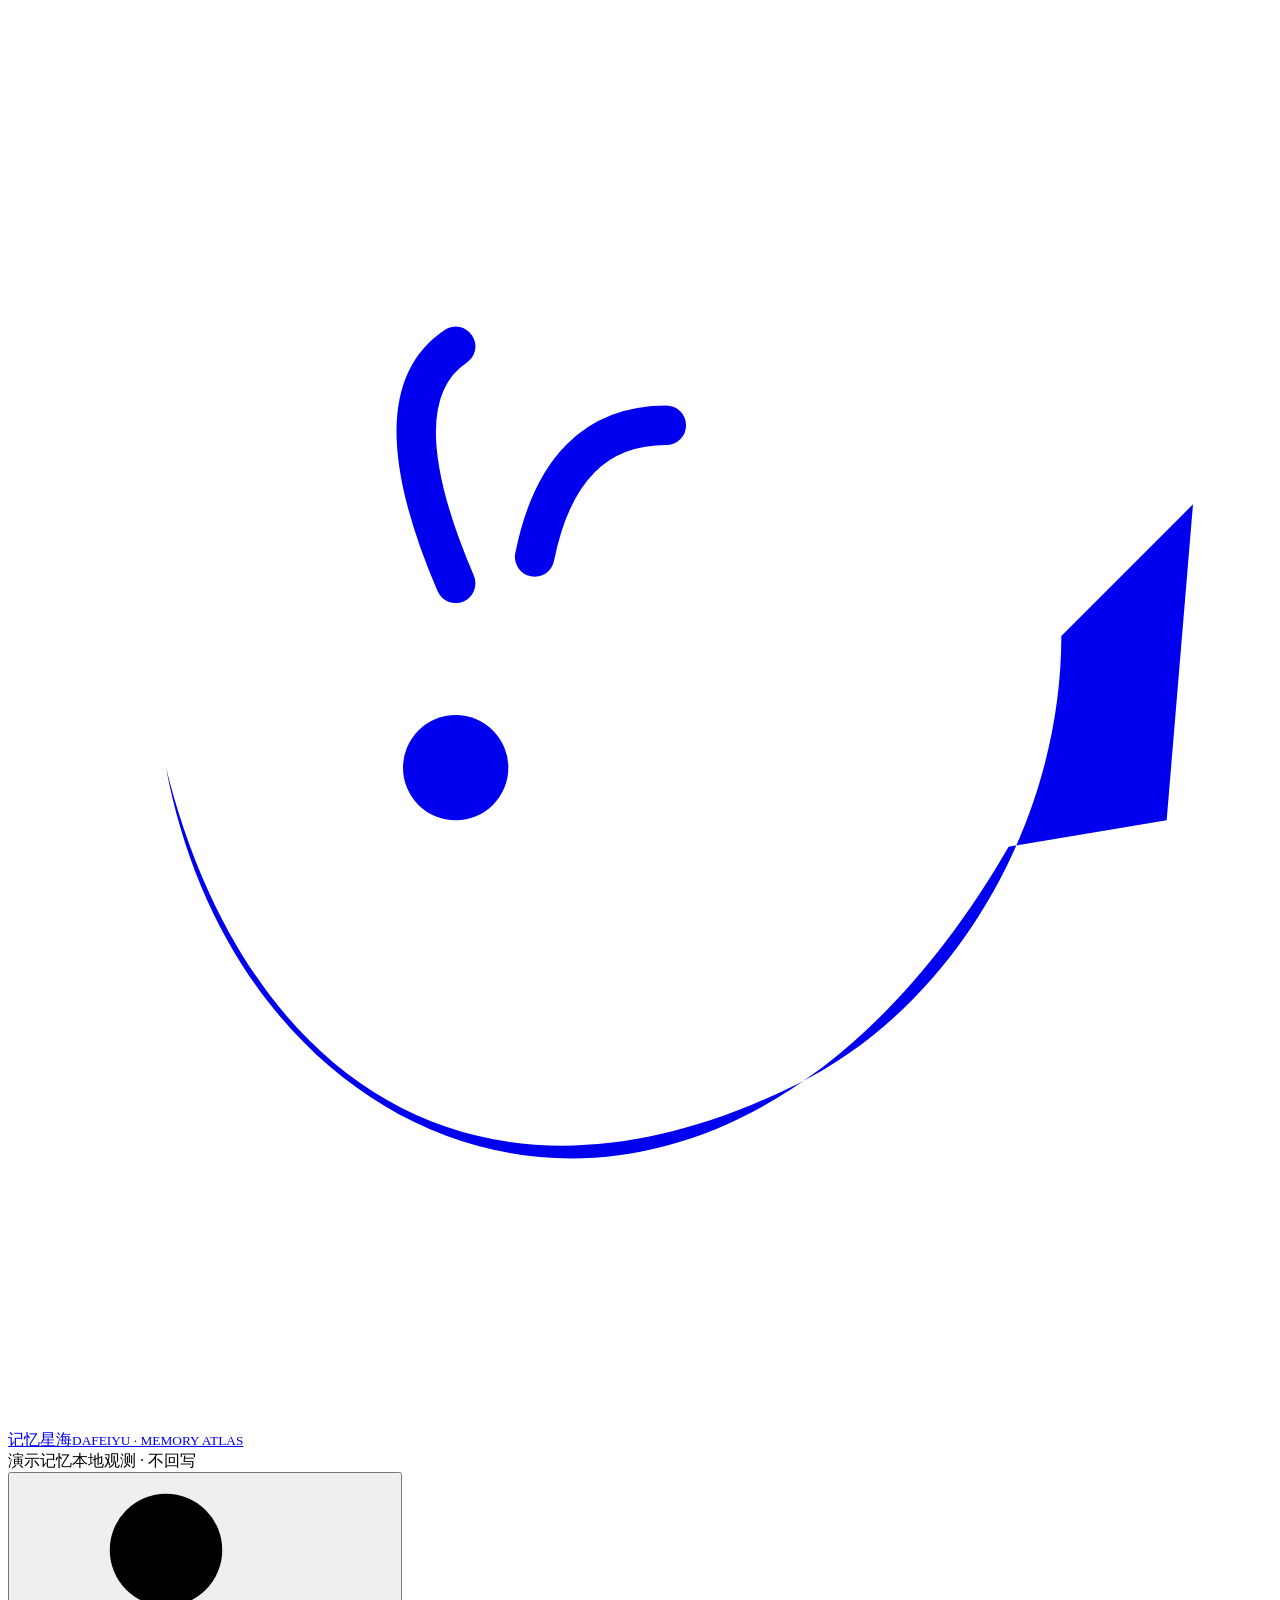
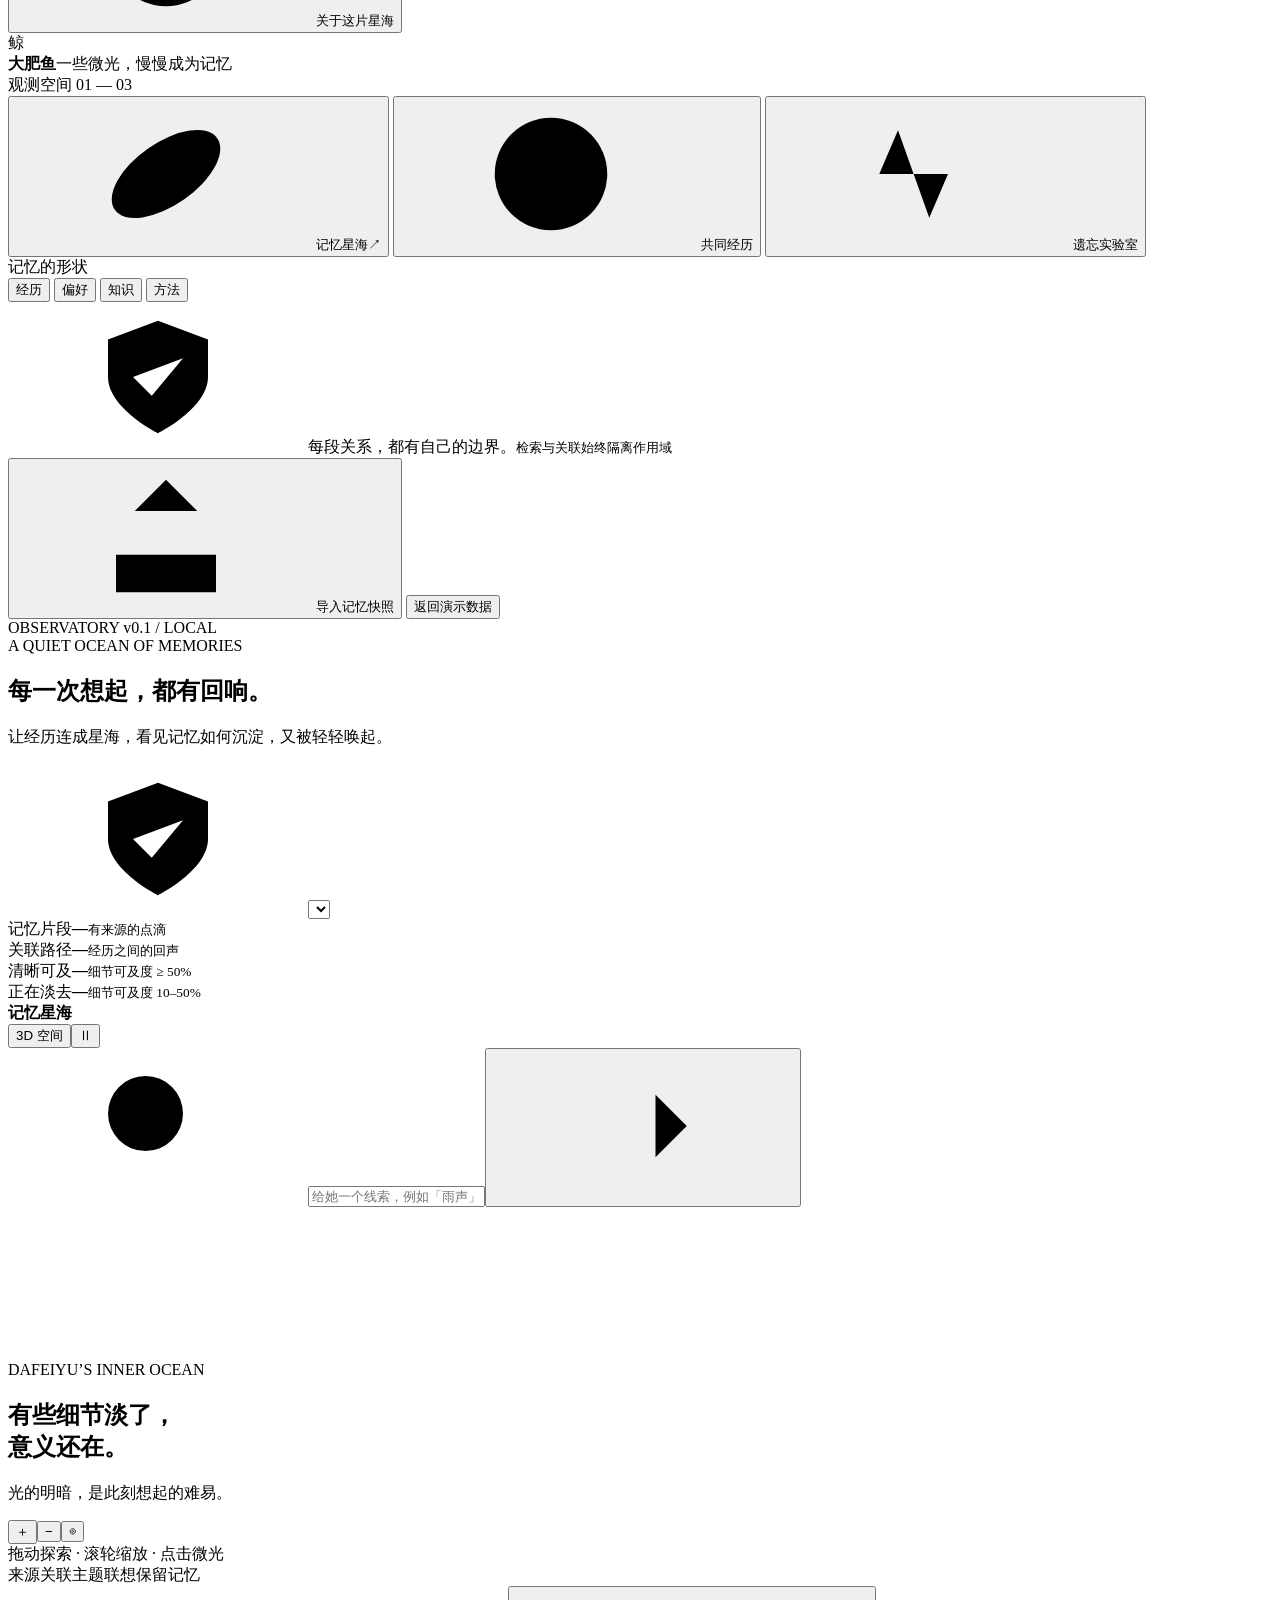
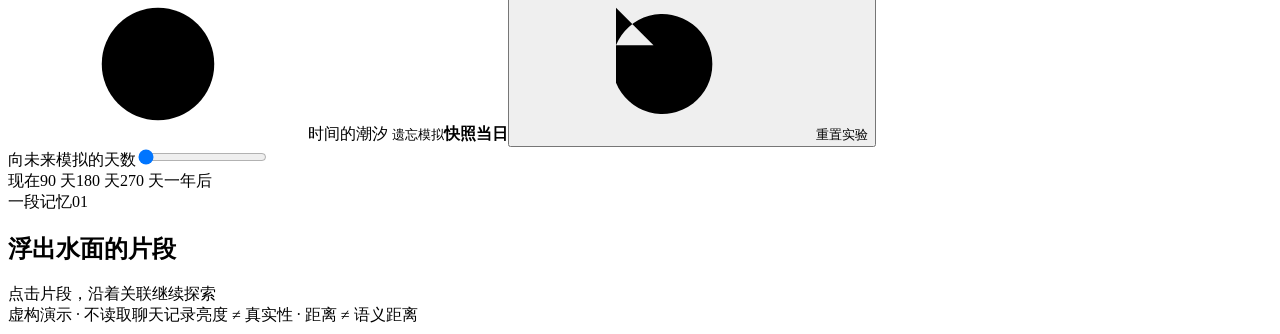
==== deploy/memory_observatory/static/index.html @ 11846760 "feat(memory): add local memory atlas and forgetting experiments" ====
<!doctype html>
<html lang="zh-CN">
<head>
  <meta charset="utf-8"><meta name="viewport" content="width=device-width,initial-scale=1">
  <meta name="theme-color" content="#07141d">
  <title>记忆星海 · 大肥鱼</title>
  <link rel="icon" href="data:image/svg+xml,%3Csvg xmlns='http://www.w3.org/2000/svg' viewBox='0 0 64 64'%3E%3Crect width='64' height='64' rx='18' fill='%230a2635'/%3E%3Cpath d='M12 32q8 18 27 8 8-4 10-15l6-4-1 12-7 1Q32 60 12 32' fill='%2384e5df'/%3E%3Ccircle cx='24' cy='31' r='2' fill='%2384e5df'/%3E%3C/svg%3E">
  <link rel="stylesheet" href="/style.css">
  <script type="module" src="/app.js"></script>
</head>
<body>
<svg class="symbol-library" aria-hidden="true" xmlns="http://www.w3.org/2000/svg"><defs>
  <symbol id="i-orbit" viewBox="0 0 24 24"><circle cx="12" cy="12" r="3"/><ellipse cx="12" cy="12" rx="10" ry="5" transform="rotate(-35 12 12)"/></symbol>
  <symbol id="i-clock" viewBox="0 0 24 24"><circle cx="12" cy="12" r="9"/><path d="M12 7v5l3 2"/></symbol>
  <symbol id="i-wave" viewBox="0 0 24 24"><path d="M2 12h3l3-7 5 14 3-7h6"/></symbol>
  <symbol id="i-search" viewBox="0 0 24 24"><circle cx="10" cy="10" r="6"/><path d="m15 15 5 5"/></symbol>
  <symbol id="i-arrow" viewBox="0 0 24 24"><path d="M5 12h14m-5-5 5 5-5 5"/></symbol>
  <symbol id="i-upload" viewBox="0 0 24 24"><path d="M12 16V3m-5 5 5-5 5 5M4 15v6h16v-6"/></symbol>
  <symbol id="i-reset" viewBox="0 0 24 24"><path d="M4 9a8 8 0 1 1 0 6M4 3v6h6"/></symbol>
  <symbol id="i-spark" viewBox="0 0 24 24"><path d="m12 2 3 7 7 3-7 3-3 7-3-7-7-3 7-3Z"/></symbol>
  <symbol id="i-pin" viewBox="0 0 24 24"><path d="m9 3 10 10-3 1-3 4-3-4-4-3 4-3ZM9 15l-6 6"/></symbol>
  <symbol id="i-shield" viewBox="0 0 24 24"><path d="m12 3 8 3v6c0 5-8 9-8 9s-8-4-8-9V6ZM8 12l3 3 5-6"/></symbol>
  <symbol id="i-info" viewBox="0 0 24 24"><circle cx="12" cy="12" r="9"/><path d="M12 11v6m0-11v2"/></symbol>
</defs></svg>
<header class="topbar">
  <a class="brand" href="/" aria-label="记忆星海首页"><span class="brand-mark"><svg viewBox="0 0 48 48" aria-hidden="true"><path d="M6 23c3 12 12 18 24 12 6-3 10-10 10-17l5-5-1 12-6 1C27 45 9 39 6 23Z" fill="currentColor"/><circle cx="17" cy="23" r="2" fill="currentColor"/><path d="M17 16q-3-7 0-9m3 8q1-5 5-5" fill="none" stroke="currentColor" stroke-width="1.5" stroke-linecap="round"/></svg></span><span>记忆星海<small>DAFEIYU · MEMORY ATLAS</small></span></a>
  <div class="header-center"><span class="status-dot"></span><span id="dataset-badge">演示记忆</span><span class="header-divider"></span><span>本地观测 · 不回写</span></div>
  <button class="quiet-button" id="about-button"><svg class="icon"><use href="#i-info"/></svg><span>关于这片星海</span></button>
</header>
<div class="shell">
  <aside class="sidebar">
    <div class="companion"><div class="companion-orb">鲸</div><div><strong>大肥鱼</strong><span>一些微光，慢慢成为记忆</span></div></div>
    <div class="nav-label">观测空间 <span>01 — 03</span></div>
    <nav aria-label="观测视图">
      <button class="nav-item active" data-view="atlas" aria-pressed="true"><svg class="icon"><use href="#i-orbit"/></svg>记忆星海<span class="nav-arrow">↗</span></button>
      <button class="nav-item" data-view="timeline" aria-pressed="false"><svg class="icon"><use href="#i-clock"/></svg>共同经历</button>
      <button class="nav-item" data-view="lab" aria-pressed="false"><svg class="icon"><use href="#i-wave"/></svg>遗忘实验室</button>
    </nav>
    <div class="sidebar-section"><div class="nav-label">记忆的形状</div><div id="kind-filters" class="kind-filters">
      <button data-kind="episode" class="kind-filter" aria-pressed="true"><i class="dot episode"></i>经历<span></span></button>
      <button data-kind="preference" class="kind-filter" aria-pressed="true"><i class="dot preference"></i>偏好<span></span></button>
      <button data-kind="knowledge" class="kind-filter" aria-pressed="true"><i class="dot knowledge"></i>知识<span></span></button>
      <button data-kind="method" class="kind-filter" aria-pressed="true"><i class="dot method"></i>方法<span></span></button>
    </div></div>
    <div class="sidebar-bottom"><div class="scope-note"><svg class="icon"><use href="#i-shield"/></svg><span>每段关系，都有自己的边界。<small>检索与关联始终隔离作用域</small></span></div>
      <button id="import-button" class="outline-button"><svg class="icon"><use href="#i-upload"/></svg>导入记忆快照</button>
      <button id="reset-dataset" class="text-button">返回演示数据</button>
      <div class="version">OBSERVATORY <span>v0.1 / LOCAL</span></div>
    </div>
  </aside>
  <main>
    <section class="page-heading"><div><div class="eyebrow">A QUIET OCEAN OF MEMORIES</div><h1 id="page-title">每一次想起，都有回响<span>。</span></h1><p id="page-description">让经历连成星海，看见记忆如何沉淀，又被轻轻唤起。</p></div><label class="scope-control"><svg class="icon"><use href="#i-shield"/></svg><select id="scope" aria-label="记忆作用域"></select></label></section>
    <section class="metrics" aria-label="当前作用域记忆统计">
      <div><span>记忆片段</span><strong id="count-total">—</strong><small>有来源的点滴</small></div>
      <div><span>关联路径</span><strong id="count-connections">—</strong><small>经历之间的回声</small></div>
      <div><span><i class="dot episode"></i>清晰可及</span><strong id="count-clear">—</strong><small>细节可及度 ≥ 50%</small></div>
      <div><span><i class="dot knowledge"></i>正在淡去</span><strong id="count-fading">—</strong><small>细节可及度 10–50%</small></div>
    </section>
    <div class="workspace">
      <section class="ocean-panel" aria-label="记忆可视化">
        <div class="ocean-toolbar"><div class="ocean-title"><span class="status-dot"></span><strong id="view-label">记忆星海</strong><span id="scope-count"></span></div><div class="view-options"><button id="dimension" class="chip" aria-label="切换二维阅读视图">3D 空间</button><button id="motion" class="icon-button" aria-label="暂停星海动画" title="暂停星海动画">Ⅱ</button></div></div>
        <form id="search-form" class="search"><svg class="icon"><use href="#i-search"/></svg><input id="query" placeholder="给她一个线索，例如「雨声」…" maxlength="200" aria-label="记忆召回线索"><button type="submit" aria-label="唤起相关记忆"><svg class="icon"><use href="#i-arrow"/></svg></button></form>
        <div id="graph-stage" class="graph-stage"><canvas id="constellation" aria-label="可拖动、缩放的记忆星图；使用下方记忆列表选择节点"></canvas>
          <div class="stage-caption"><span>DAFEIYU’S INNER OCEAN</span><h2>有些细节淡了，<br>意义还在。</h2><p>光的明暗，是此刻想起的难易。</p></div>
          <div class="graph-controls"><button id="zoom-in" aria-label="放大星图">＋</button><button id="zoom-out" aria-label="缩小星图">−</button><button id="recenter" aria-label="重置星图视角">⌾</button></div>
          <div id="graph-tooltip" role="tooltip" hidden></div>
          <div class="graph-guide">拖动探索 · 滚轮缩放 · 点击微光</div>
          <div class="graph-legend"><span><i class="legend-line"></i>来源关联</span><span><i class="legend-line dashed"></i>主题联想</span><span><i class="legend-ring"></i>保留记忆</span></div>
        </div>
        <div id="timeline-view" class="alternate-view" hidden><div class="section-kicker">MOMENTS THAT STAY</div><h2>时间走过，留下这些。</h2><p>按记忆创建时间排列。点击片段，看看细节与意义如何变化。</p><div id="timeline-list"></div></div>
        <div id="lab-view" class="alternate-view" hidden><div class="section-kicker">THE ART OF LETTING GO</div><h2>遗忘，也有温柔的秩序。</h2><p>移动下方时间轴，观察整个星海。选中一段记忆，可以单独模拟巩固与保留。</p><div class="lab-cards"><article><span>01 / 时间</span><h3>细节先淡，意义后留</h3><p>同一片段有两条曲线。意义的模拟半衰期是细节的 3 倍。</p></article><article><span>02 / 巩固</span><h3>有意义地再次想起</h3><p>一次模拟巩固把稳定度乘以 1.6。浏览与模型复述不会自动强化记忆。</p></article><article><span>03 / 边界</span><h3>熟悉，不等于真实</h3><p>可及度会变化，可信度保持独立。关联线也不代表因果或事实证明。</p></article></div><div class="lab-summary" id="lab-summary"></div><div class="lab-footnote">这些曲线是可调的工程模型，不是对人脑神经元的测量。当前实验不修改任何真实记忆。</div></div>
        <div id="recall-trace" class="recall-trace" hidden><div class="trace-heading"><span><svg class="icon"><use href="#i-spark"/></svg>这次想起的路径</span><button id="clear-query" class="text-button">清除线索 ×</button></div><p>关键词匹配 + 一跳关联演示；不是模型内部思维。</p><div id="trace-list"></div></div>
        <div class="time-control"><div class="time-heading"><span><svg class="icon"><use href="#i-clock"/></svg>时间的潮汐 <small>遗忘模拟</small></span><strong id="day-label">快照当日</strong><button id="reset-simulation" class="text-button" title="清除时间偏移、模拟巩固和模拟保留"><svg class="icon"><use href="#i-reset"/></svg>重置实验</button></div><label class="sr-only" for="days">向未来模拟的天数</label><input id="days" type="range" min="0" max="365" value="0" step="1"><div class="time-ticks"><span>现在</span><span>90 天</span><span>180 天</span><span>270 天</span><span>一年后</span></div></div>
      </section>
      <aside class="inspector" aria-label="选中的记忆"><div class="inspector-heading"><span>一段记忆</span><span id="memory-index">01</span></div><div id="memory-detail"></div></aside>
    </div>
    <section class="memory-shelf"><div class="shelf-heading"><h2>浮出水面的片段 <span id="shelf-count"></span></h2><span>点击片段，沿着关联继续探索</span></div><div id="memory-list" class="memory-list"></div></section>
    <footer><span><i class="status-dot"></i><span id="footer-mode">虚构演示 · 不读取聊天记录</span></span><span id="snapshot-date"></span><span>亮度 ≠ 真实性 · 距离 ≠ 语义距离</span></footer>
  </main>
</div>
<dialog id="info-dialog"><button class="dialog-close" aria-label="关闭">×</button><div class="eyebrow">ABOUT THIS OCEAN</div><h2>让记忆可见，也让边界清楚。</h2><p>这是一座本地记忆观测台。光点代表有来源的记忆片段，连线代表来源标注或共同主题。它不展示模型的真实神经元。</p><dl class="about-grid"><dt>大小</dt><dd>记录中的重要程度</dd><dt>亮度</dt><dd>工程模型估计的细节可及度</dd><dt>虚线</dt><dd>共同主题推导的联想，不是事实</dd><dt>光环</dt><dd>当前选中或被本次检索唤起</dd><dt>固定圆环</dt><dd>原记录保留或实验中的模拟保留</dd></dl><p>当前未连接 LivingMemory。所有实验只作用于内存快照，浏览不增加访问计数，不巩固、不删除原记忆。页面刷新会清空实验；服务重启会清空导入。</p><p class="muted">半衰期是演示参数，可信度由来源提供，不随“想起次数”增长。此版本的召回是可解释的关键词与关联检索，未使用向量模型。</p><button class="primary-button dialog-dismiss">回到星海 <span>↗</span></button></dialog>
<dialog id="import-dialog"><button class="dialog-close" aria-label="关闭">×</button><div class="eyebrow">BRING YOUR OWN MEMORIES</div><h2>把一份记忆，带进星海。</h2><p>选择本机 JSON 快照，数据只进入此本地进程的内存。导入会替换当前观测数据，保留原文件。</p><div class="import-note">格式：<code>memory-observatory/v1</code><br>最多 500 条 / 4 MB，必须包含明确作用域。<br>LivingMemory 原始导出需要先按 README 映射字段。</div><a href="/api/example" download="memory-observatory-example.json" class="download-example">下载示例格式 ↗</a><label class="upload-area" for="import-file"><svg class="icon"><use href="#i-upload"/></svg><strong>选择 JSON 快照</strong><span>文件仅发送到 127.0.0.1</span><input id="import-file" type="file" accept=".json,application/json"></label><p id="import-error" role="alert"></p></dialog>
<div id="toast" role="status" aria-live="polite" hidden></div>
</body>
</html>
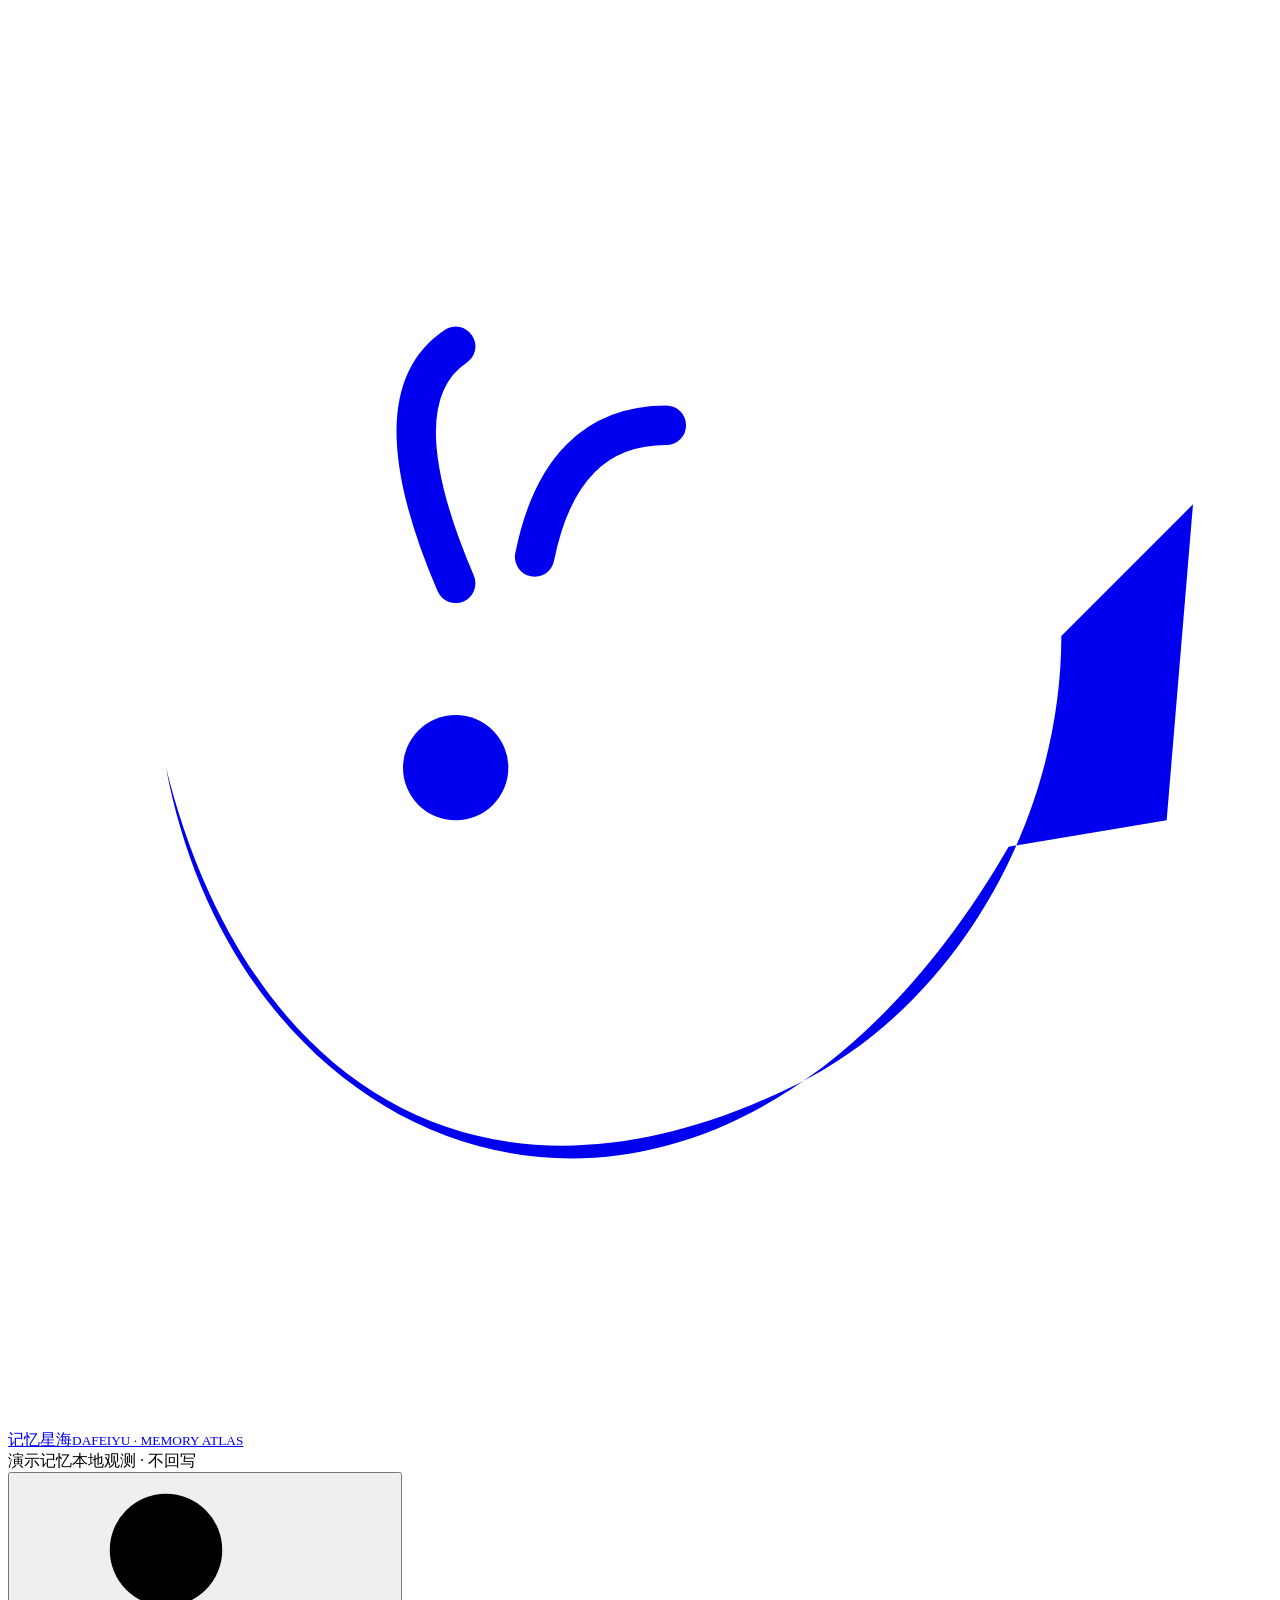
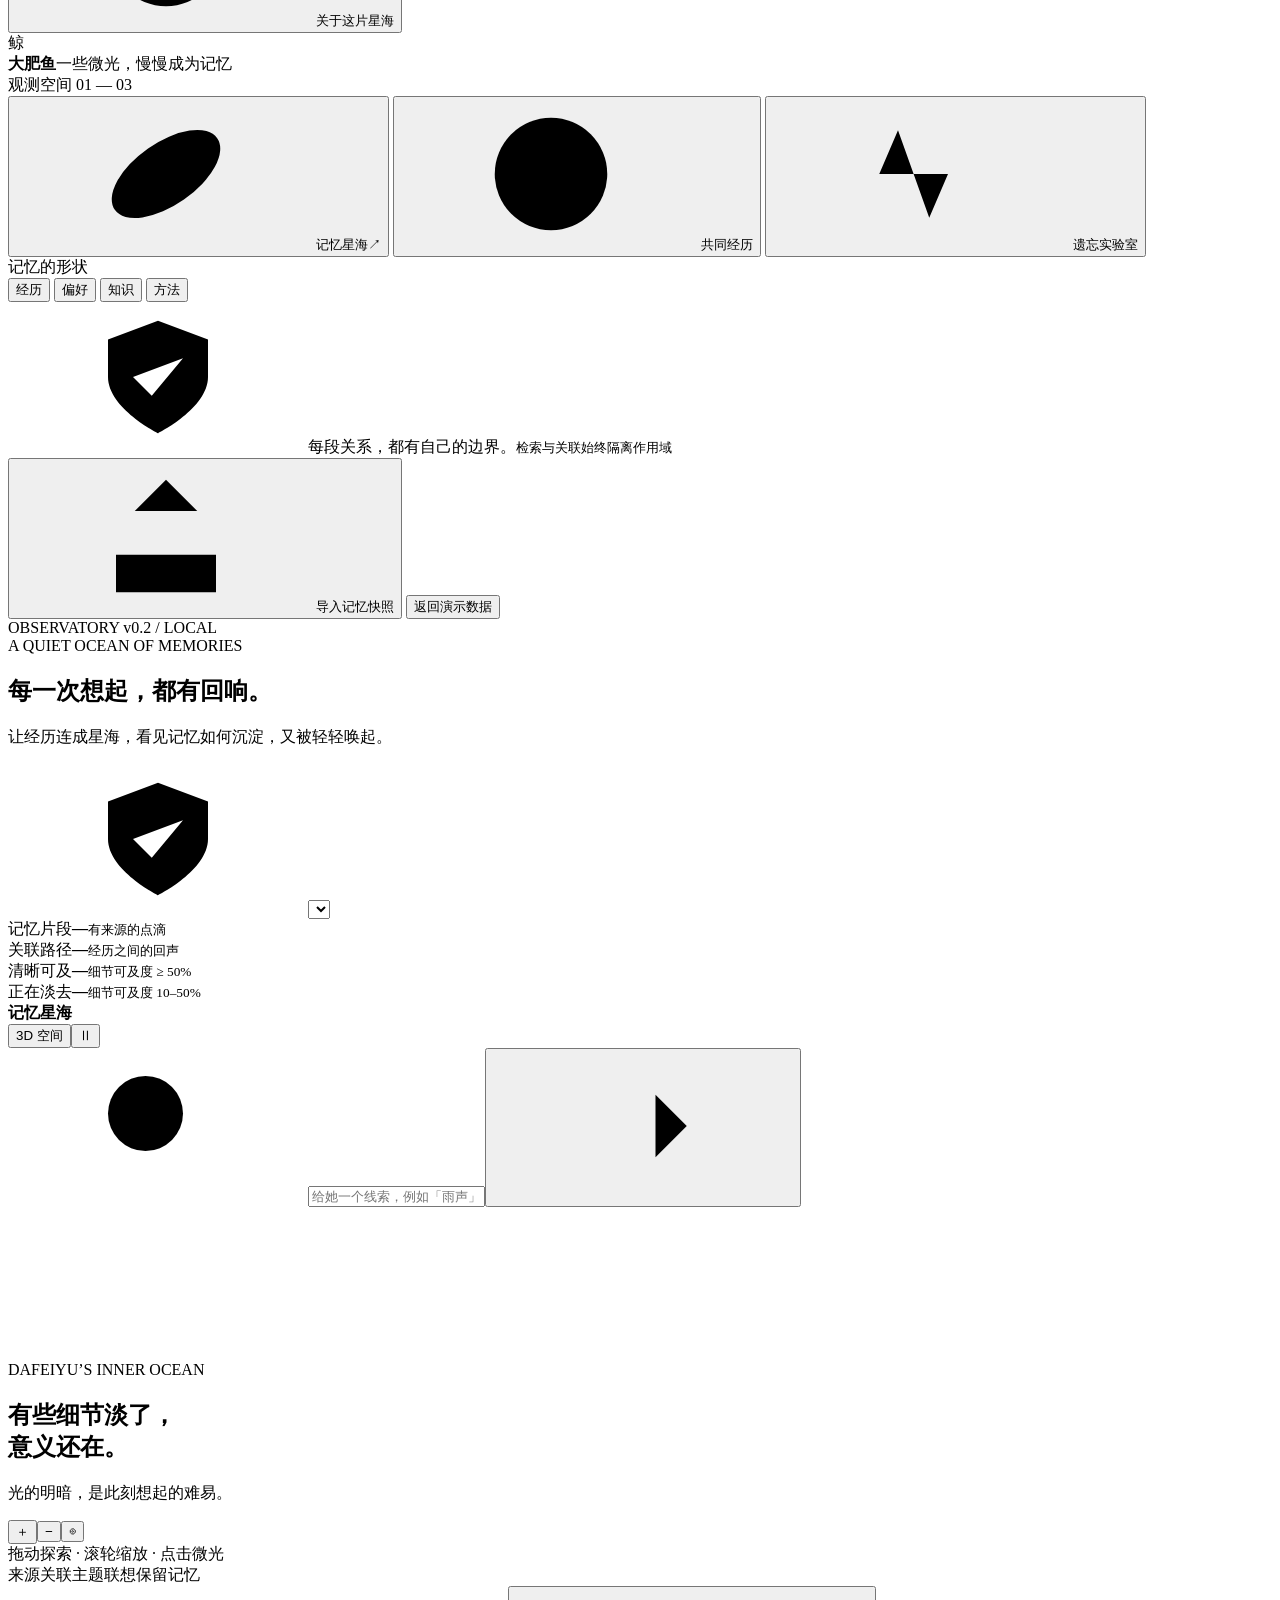
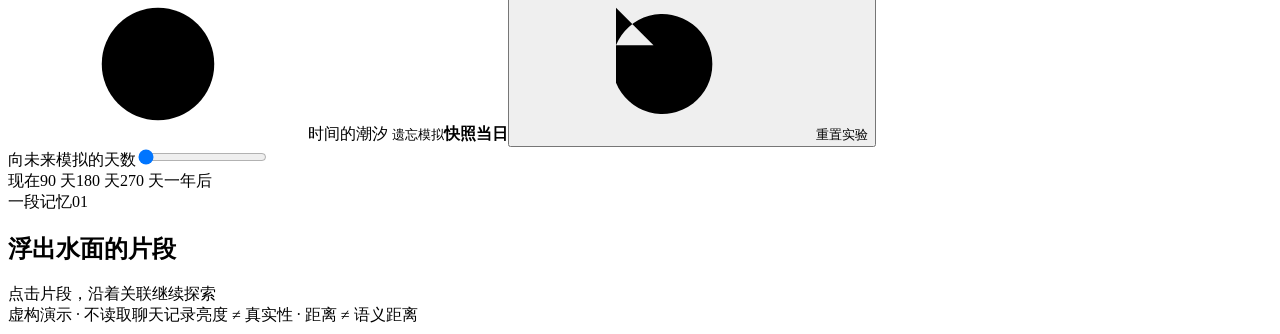
==== commit 1d095109: "feat(memory): connect observatory to read-only LivingMemory" ====
--- a/deploy/memory_observatory/static/index.html
+++ b/deploy/memory_observatory/static/index.html
@@ -45,7 +45,7 @@
     <div class="sidebar-bottom"><div class="scope-note"><svg class="icon"><use href="#i-shield"/></svg><span>每段关系，都有自己的边界。<small>检索与关联始终隔离作用域</small></span></div>
       <button id="import-button" class="outline-button"><svg class="icon"><use href="#i-upload"/></svg>导入记忆快照</button>
       <button id="reset-dataset" class="text-button">返回演示数据</button>
-      <div class="version">OBSERVATORY <span>v0.1 / LOCAL</span></div>
+      <div class="version">OBSERVATORY <span>v0.2 / LOCAL</span></div>
     </div>
   </aside>
   <main>
@@ -56,6 +56,7 @@
       <div><span><i class="dot episode"></i>清晰可及</span><strong id="count-clear">—</strong><small>细节可及度 ≥ 50%</small></div>
       <div><span><i class="dot knowledge"></i>正在淡去</span><strong id="count-fading">—</strong><small>细节可及度 10–50%</small></div>
     </section>
+    <section id="source-panel" class="source-panel" hidden aria-live="polite"><div><strong id="source-state"></strong><p id="source-detail"></p><small id="source-exclusions"></small><small id="source-sync-time"></small></div><button id="sync-livingmemory" class="outline-button">同步真实记忆</button></section>
     <div class="workspace">
       <section class="ocean-panel" aria-label="记忆可视化">
         <div class="ocean-toolbar"><div class="ocean-title"><span class="status-dot"></span><strong id="view-label">记忆星海</strong><span id="scope-count"></span></div><div class="view-options"><button id="dimension" class="chip" aria-label="切换二维阅读视图">3D 空间</button><button id="motion" class="icon-button" aria-label="暂停星海动画" title="暂停星海动画">Ⅱ</button></div></div>
@@ -78,7 +79,7 @@
     <footer><span><i class="status-dot"></i><span id="footer-mode">虚构演示 · 不读取聊天记录</span></span><span id="snapshot-date"></span><span>亮度 ≠ 真实性 · 距离 ≠ 语义距离</span></footer>
   </main>
 </div>
-<dialog id="info-dialog"><button class="dialog-close" aria-label="关闭">×</button><div class="eyebrow">ABOUT THIS OCEAN</div><h2>让记忆可见，也让边界清楚。</h2><p>这是一座本地记忆观测台。光点代表有来源的记忆片段，连线代表来源标注或共同主题。它不展示模型的真实神经元。</p><dl class="about-grid"><dt>大小</dt><dd>记录中的重要程度</dd><dt>亮度</dt><dd>工程模型估计的细节可及度</dd><dt>虚线</dt><dd>共同主题推导的联想，不是事实</dd><dt>光环</dt><dd>当前选中或被本次检索唤起</dd><dt>固定圆环</dt><dd>原记录保留或实验中的模拟保留</dd></dl><p>当前未连接 LivingMemory。所有实验只作用于内存快照，浏览不增加访问计数，不巩固、不删除原记忆。页面刷新会清空实验；服务重启会清空导入。</p><p class="muted">半衰期是演示参数，可信度由来源提供，不随“想起次数”增长。此版本的召回是可解释的关键词与关联检索，未使用向量模型。</p><button class="primary-button dialog-dismiss">回到星海 <span>↗</span></button></dialog>
+<dialog id="info-dialog"><button class="dialog-close" aria-label="关闭">×</button><div class="eyebrow">ABOUT THIS OCEAN</div><h2>让记忆可见，也让边界清楚。</h2><p>这是一座本地记忆观测台。光点代表有来源的记忆片段，连线代表来源标注或共同主题。它不展示模型的真实神经元。</p><dl class="about-grid"><dt>大小</dt><dd>记录中的重要程度</dd><dt>亮度</dt><dd>工程模型估计的细节可及度</dd><dt>虚线</dt><dd>共同主题推导的联想，不是事实</dd><dt>光环</dt><dd>当前选中或被本次检索唤起</dd><dt>固定圆环</dt><dd>原记录保留或实验中的模拟保留</dd></dl><p id="connection-about">当前未连接 LivingMemory。所有实验只作用于内存快照，浏览不增加访问计数，不巩固、不删除原记忆。页面刷新会清空实验；服务重启会清空导入。</p><p class="muted">半衰期是演示参数，可信度由来源提供，不随“想起次数”增长。此版本的召回是可解释的关键词与关联检索，未使用向量模型。</p><button class="primary-button dialog-dismiss">回到星海 <span>↗</span></button></dialog>
 <dialog id="import-dialog"><button class="dialog-close" aria-label="关闭">×</button><div class="eyebrow">BRING YOUR OWN MEMORIES</div><h2>把一份记忆，带进星海。</h2><p>选择本机 JSON 快照，数据只进入此本地进程的内存。导入会替换当前观测数据，保留原文件。</p><div class="import-note">格式：<code>memory-observatory/v1</code><br>最多 500 条 / 4 MB，必须包含明确作用域。<br>LivingMemory 原始导出需要先按 README 映射字段。</div><a href="/api/example" download="memory-observatory-example.json" class="download-example">下载示例格式 ↗</a><label class="upload-area" for="import-file"><svg class="icon"><use href="#i-upload"/></svg><strong>选择 JSON 快照</strong><span>文件仅发送到 127.0.0.1</span><input id="import-file" type="file" accept=".json,application/json"></label><p id="import-error" role="alert"></p></dialog>
 <div id="toast" role="status" aria-live="polite" hidden></div>
 </body>
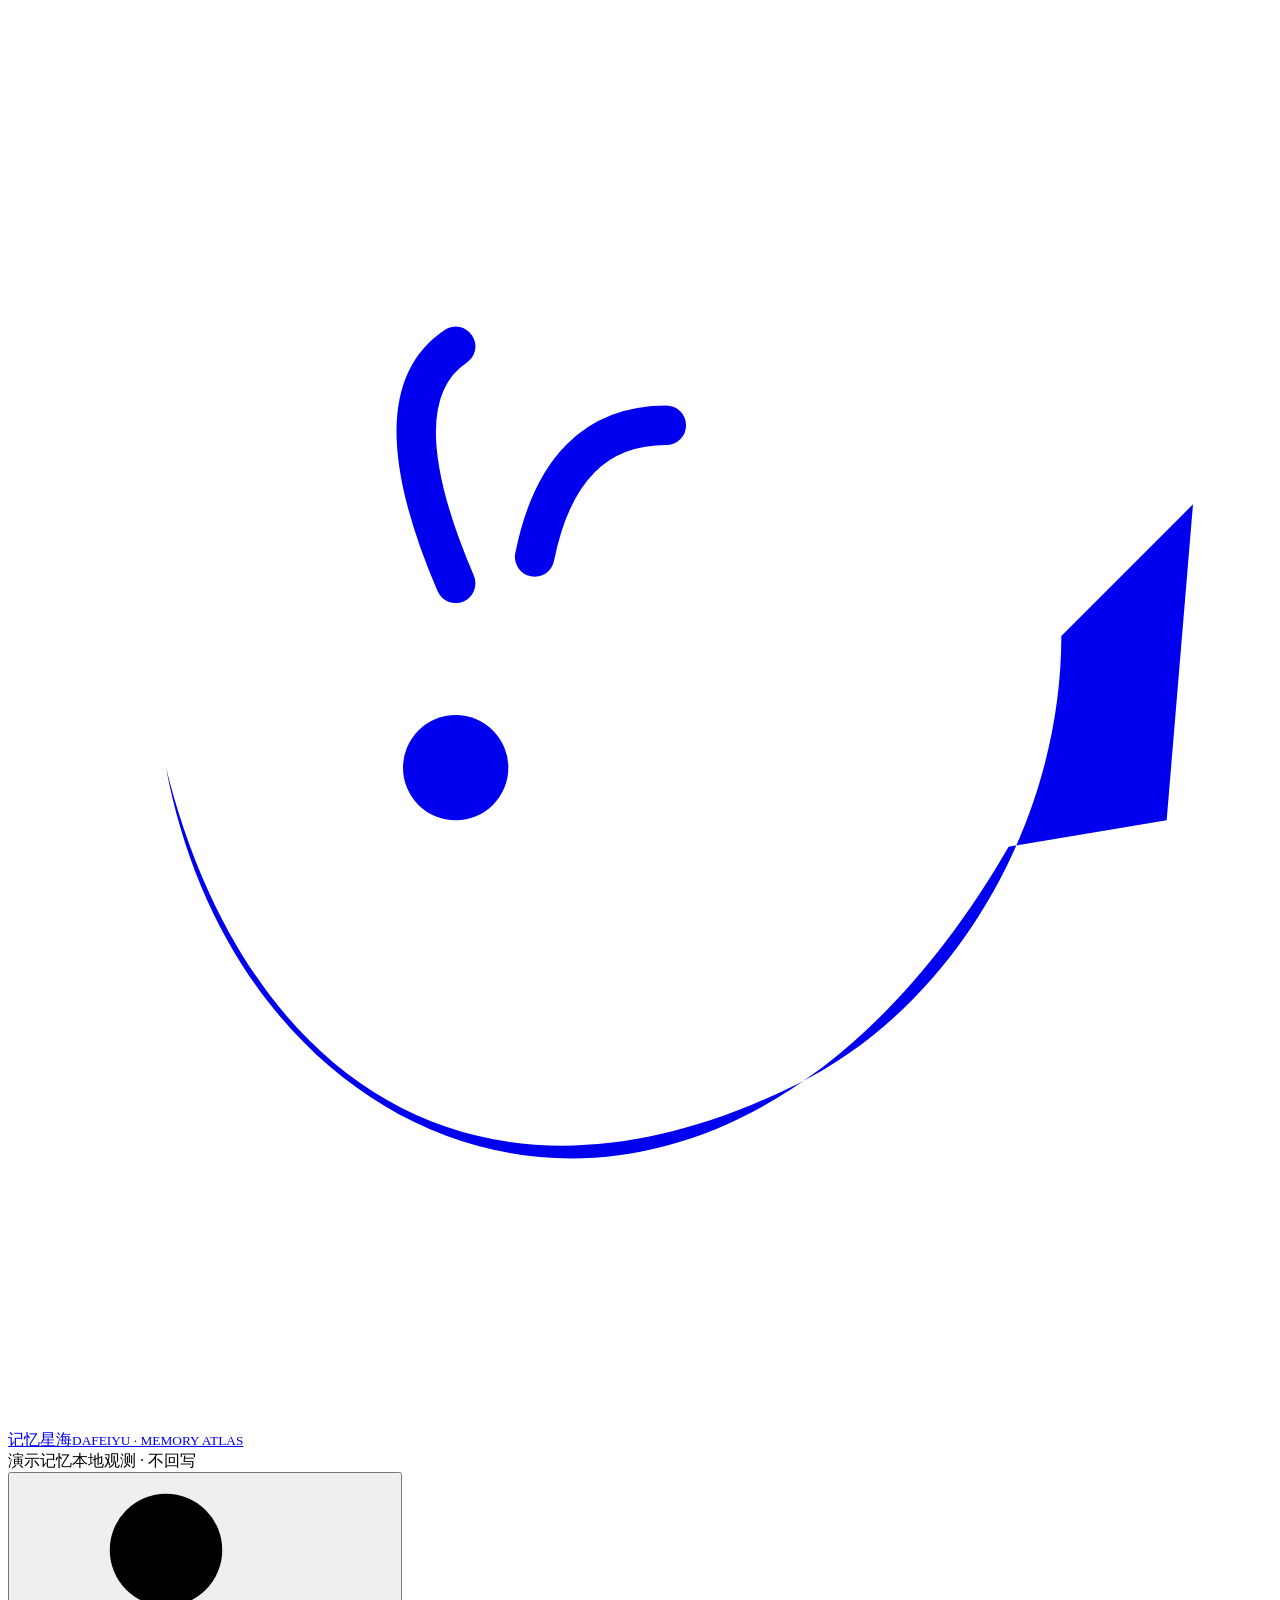
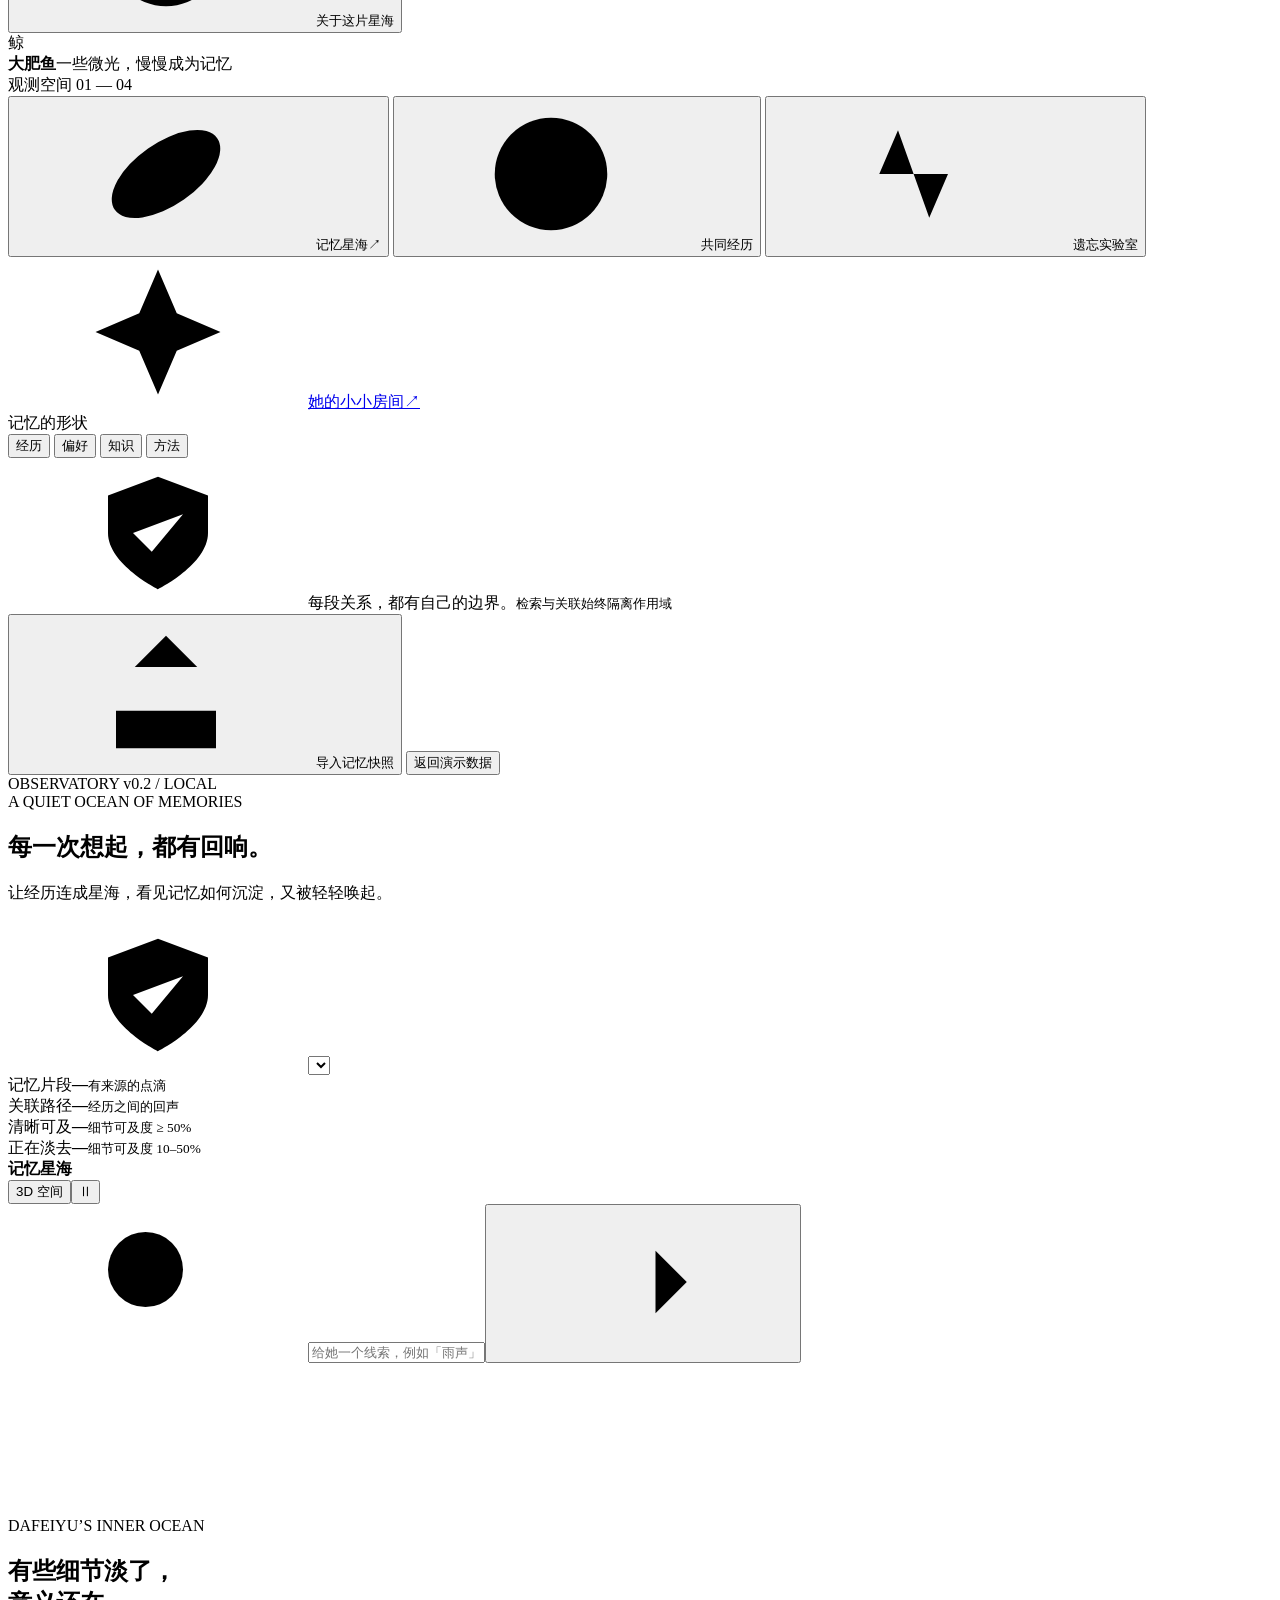
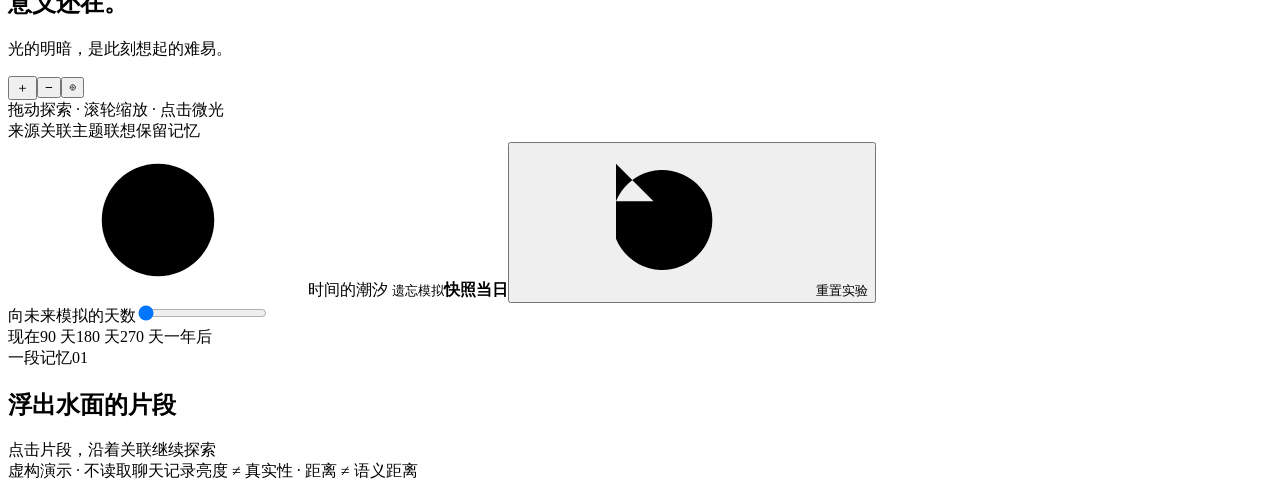
==== commit 0b3a3e3b: "feat(memory): visualize activity records in whale room" ====
--- a/deploy/memory_observatory/static/index.html
+++ b/deploy/memory_observatory/static/index.html
@@ -30,11 +30,12 @@
 <div class="shell">
   <aside class="sidebar">
     <div class="companion"><div class="companion-orb">鲸</div><div><strong>大肥鱼</strong><span>一些微光，慢慢成为记忆</span></div></div>
-    <div class="nav-label">观测空间 <span>01 — 03</span></div>
+    <div class="nav-label">观测空间 <span>01 — 04</span></div>
     <nav aria-label="观测视图">
       <button class="nav-item active" data-view="atlas" aria-pressed="true"><svg class="icon"><use href="#i-orbit"/></svg>记忆星海<span class="nav-arrow">↗</span></button>
       <button class="nav-item" data-view="timeline" aria-pressed="false"><svg class="icon"><use href="#i-clock"/></svg>共同经历</button>
       <button class="nav-item" data-view="lab" aria-pressed="false"><svg class="icon"><use href="#i-wave"/></svg>遗忘实验室</button>
+      <a class="nav-item" href="/room"><svg class="icon"><use href="#i-spark"/></svg>她的小小房间<span class="nav-arrow">↗</span></a>
     </nav>
     <div class="sidebar-section"><div class="nav-label">记忆的形状</div><div id="kind-filters" class="kind-filters">
       <button data-kind="episode" class="kind-filter" aria-pressed="true"><i class="dot episode"></i>经历<span></span></button>
@@ -56,7 +57,7 @@
       <div><span><i class="dot episode"></i>清晰可及</span><strong id="count-clear">—</strong><small>细节可及度 ≥ 50%</small></div>
       <div><span><i class="dot knowledge"></i>正在淡去</span><strong id="count-fading">—</strong><small>细节可及度 10–50%</small></div>
     </section>
-    <section id="source-panel" class="source-panel" hidden aria-live="polite"><div><strong id="source-state"></strong><p id="source-detail"></p><small id="source-exclusions"></small><small id="source-sync-time"></small></div><button id="sync-livingmemory" class="outline-button">同步真实记忆</button></section>
+    <section id="source-panel" class="source-panel" hidden aria-live="polite"><div><strong id="source-state"></strong><p id="source-detail"></p><small id="source-exclusions"></small><small id="source-sync-time"></small></div><div class="source-actions"><label class="auto-sync"><input id="auto-sync" type="checkbox">每 60 秒自动同步</label><button id="sync-livingmemory" class="outline-button">同步真实记忆</button></div></section>
     <div class="workspace">
       <section class="ocean-panel" aria-label="记忆可视化">
         <div class="ocean-toolbar"><div class="ocean-title"><span class="status-dot"></span><strong id="view-label">记忆星海</strong><span id="scope-count"></span></div><div class="view-options"><button id="dimension" class="chip" aria-label="切换二维阅读视图">3D 空间</button><button id="motion" class="icon-button" aria-label="暂停星海动画" title="暂停星海动画">Ⅱ</button></div></div>
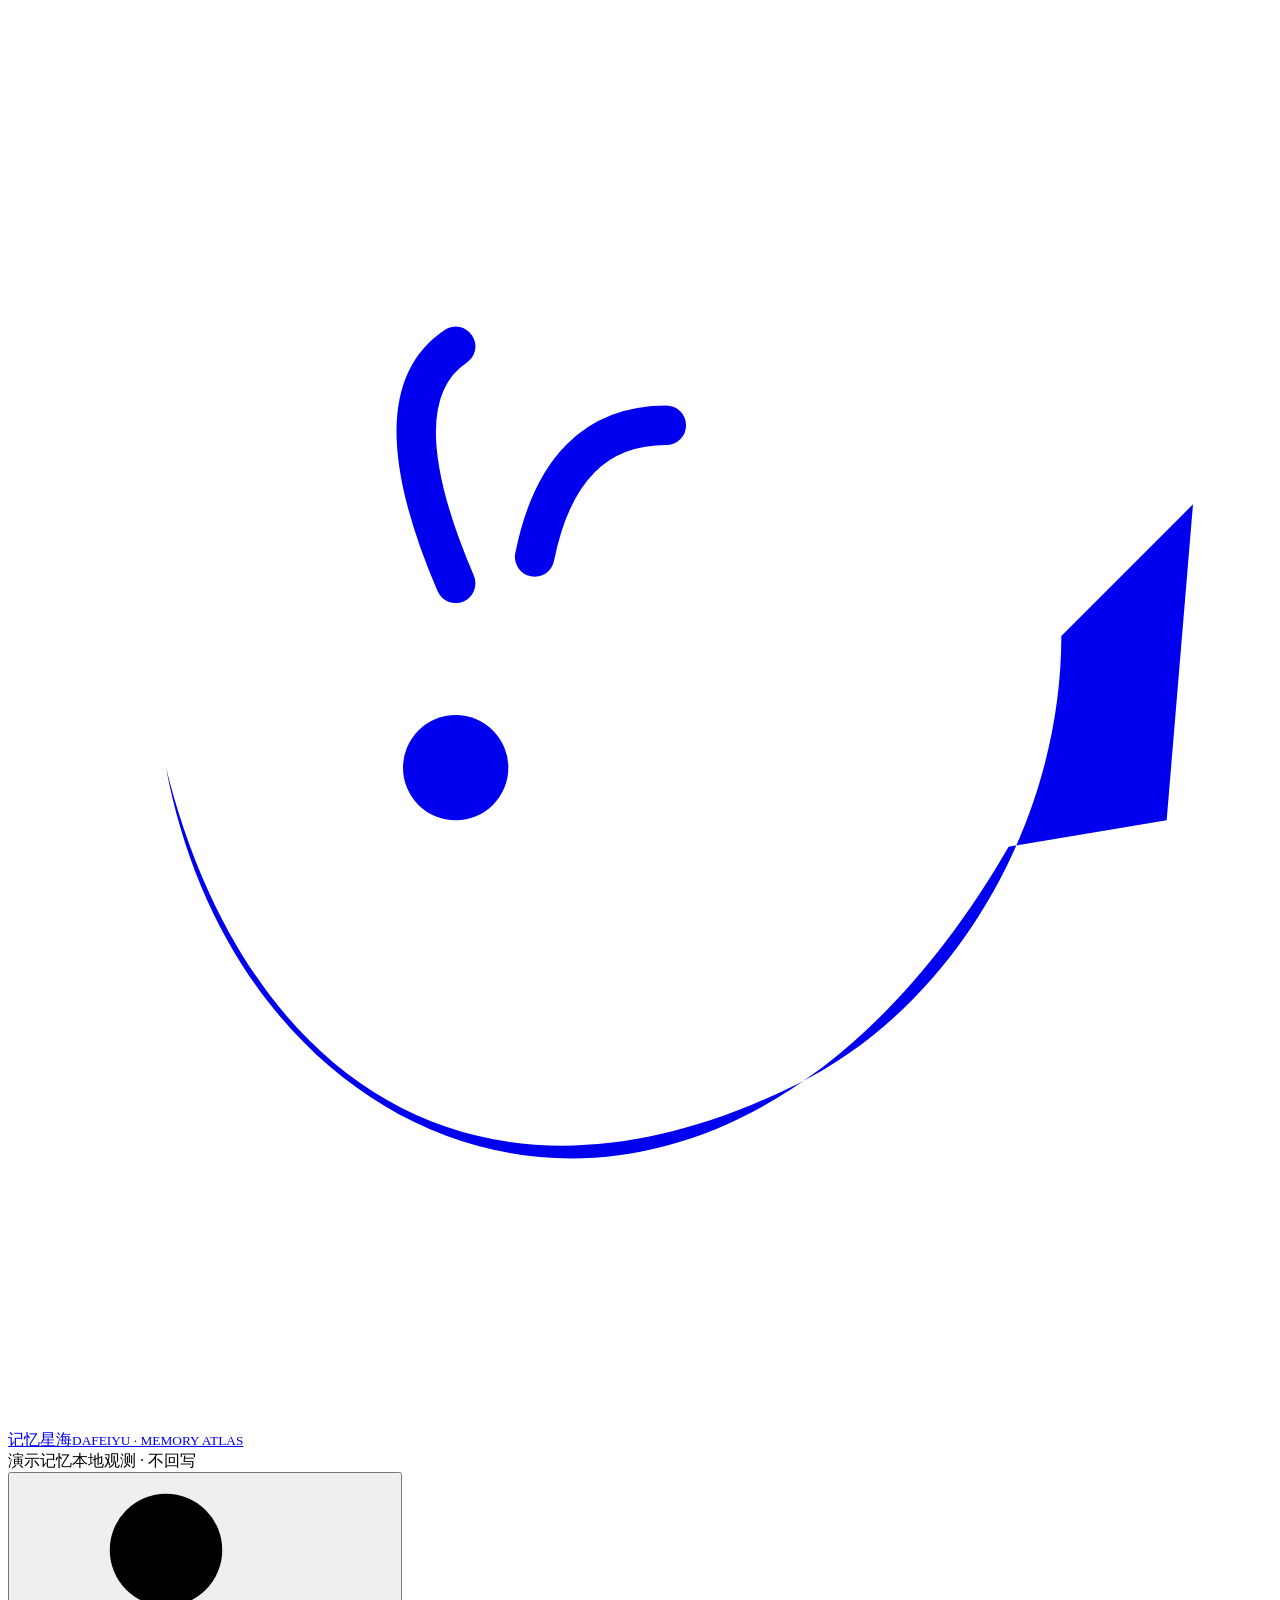
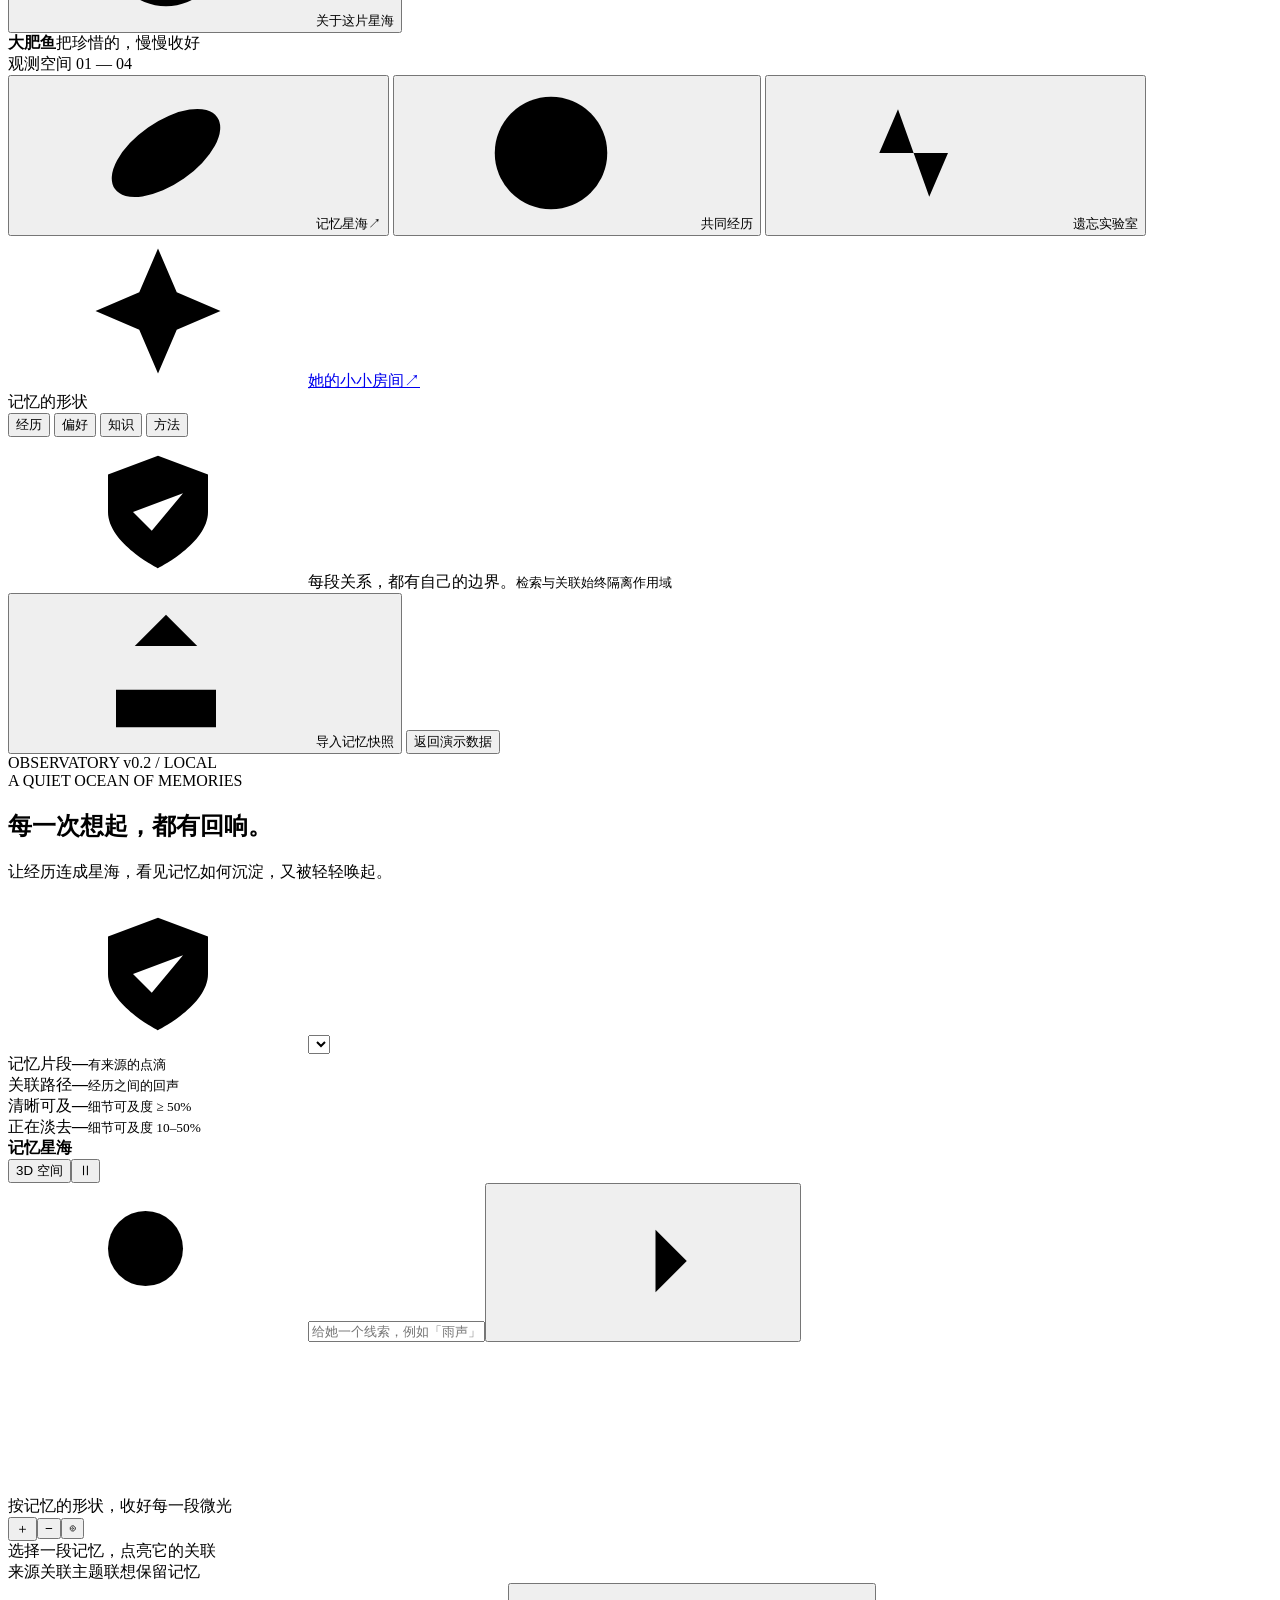
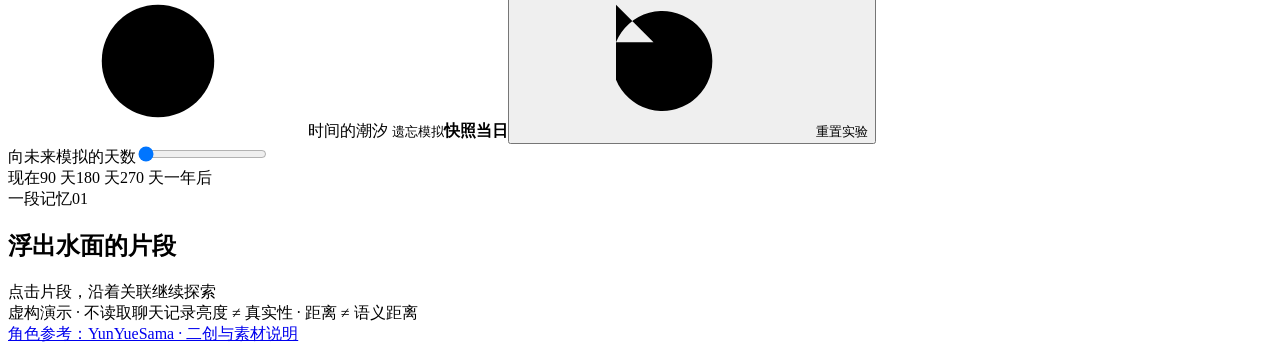
==== commit bb945de7: "feat(memory): ship whale room v0.2 with review fixes - add the character room, activity ledger read-" ====
--- a/deploy/memory_observatory/static/index.html
+++ b/deploy/memory_observatory/static/index.html
@@ -2,10 +2,11 @@
 <html lang="zh-CN">
 <head>
   <meta charset="utf-8"><meta name="viewport" content="width=device-width,initial-scale=1">
-  <meta name="theme-color" content="#07141d">
+  <meta name="theme-color" content="#f5f7fd">
   <title>记忆星海 · 大肥鱼</title>
   <link rel="icon" href="data:image/svg+xml,%3Csvg xmlns='http://www.w3.org/2000/svg' viewBox='0 0 64 64'%3E%3Crect width='64' height='64' rx='18' fill='%230a2635'/%3E%3Cpath d='M12 32q8 18 27 8 8-4 10-15l6-4-1 12-7 1Q32 60 12 32' fill='%2384e5df'/%3E%3Ccircle cx='24' cy='31' r='2' fill='%2384e5df'/%3E%3C/svg%3E">
   <link rel="stylesheet" href="/style.css">
+  <link rel="stylesheet" href="/cozy.css">
   <script type="module" src="/app.js"></script>
 </head>
 <body>
@@ -29,7 +30,7 @@
 </header>
 <div class="shell">
   <aside class="sidebar">
-    <div class="companion"><div class="companion-orb">鲸</div><div><strong>大肥鱼</strong><span>一些微光，慢慢成为记忆</span></div></div>
+    <div class="companion"><div class="companion-orb" aria-hidden="true"></div><div><strong>大肥鱼</strong><span>把珍惜的，慢慢收好</span></div></div>
     <div class="nav-label">观测空间 <span>01 — 04</span></div>
     <nav aria-label="观测视图">
       <button class="nav-item active" data-view="atlas" aria-pressed="true"><svg class="icon"><use href="#i-orbit"/></svg>记忆星海<span class="nav-arrow">↗</span></button>
@@ -63,10 +64,10 @@
         <div class="ocean-toolbar"><div class="ocean-title"><span class="status-dot"></span><strong id="view-label">记忆星海</strong><span id="scope-count"></span></div><div class="view-options"><button id="dimension" class="chip" aria-label="切换二维阅读视图">3D 空间</button><button id="motion" class="icon-button" aria-label="暂停星海动画" title="暂停星海动画">Ⅱ</button></div></div>
         <form id="search-form" class="search"><svg class="icon"><use href="#i-search"/></svg><input id="query" placeholder="给她一个线索，例如「雨声」…" maxlength="200" aria-label="记忆召回线索"><button type="submit" aria-label="唤起相关记忆"><svg class="icon"><use href="#i-arrow"/></svg></button></form>
         <div id="graph-stage" class="graph-stage"><canvas id="constellation" aria-label="可拖动、缩放的记忆星图；使用下方记忆列表选择节点"></canvas>
-          <div class="stage-caption"><span>DAFEIYU’S INNER OCEAN</span><h2>有些细节淡了，<br>意义还在。</h2><p>光的明暗，是此刻想起的难易。</p></div>
+          <div class="stage-caption"><span>按记忆的形状，收好每一段微光</span></div>
           <div class="graph-controls"><button id="zoom-in" aria-label="放大星图">＋</button><button id="zoom-out" aria-label="缩小星图">−</button><button id="recenter" aria-label="重置星图视角">⌾</button></div>
           <div id="graph-tooltip" role="tooltip" hidden></div>
-          <div class="graph-guide">拖动探索 · 滚轮缩放 · 点击微光</div>
+          <div class="graph-guide" id="selection-summary" aria-live="polite">选择一段记忆，点亮它的关联</div>
           <div class="graph-legend"><span><i class="legend-line"></i>来源关联</span><span><i class="legend-line dashed"></i>主题联想</span><span><i class="legend-ring"></i>保留记忆</span></div>
         </div>
         <div id="timeline-view" class="alternate-view" hidden><div class="section-kicker">MOMENTS THAT STAY</div><h2>时间走过，留下这些。</h2><p>按记忆创建时间排列。点击片段，看看细节与意义如何变化。</p><div id="timeline-list"></div></div>
@@ -78,6 +79,7 @@
     </div>
     <section class="memory-shelf"><div class="shelf-heading"><h2>浮出水面的片段 <span id="shelf-count"></span></h2><span>点击片段，沿着关联继续探索</span></div><div id="memory-list" class="memory-list"></div></section>
     <footer><span><i class="status-dot"></i><span id="footer-mode">虚构演示 · 不读取聊天记录</span></span><span id="snapshot-date"></span><span>亮度 ≠ 真实性 · 距离 ≠ 语义距离</span></footer>
+    <div class="character-credit"><a href="/character-credits" target="_blank" rel="noopener">角色参考：YunYueSama · 二创与素材说明</a></div>
   </main>
 </div>
 <dialog id="info-dialog"><button class="dialog-close" aria-label="关闭">×</button><div class="eyebrow">ABOUT THIS OCEAN</div><h2>让记忆可见，也让边界清楚。</h2><p>这是一座本地记忆观测台。光点代表有来源的记忆片段，连线代表来源标注或共同主题。它不展示模型的真实神经元。</p><dl class="about-grid"><dt>大小</dt><dd>记录中的重要程度</dd><dt>亮度</dt><dd>工程模型估计的细节可及度</dd><dt>虚线</dt><dd>共同主题推导的联想，不是事实</dd><dt>光环</dt><dd>当前选中或被本次检索唤起</dd><dt>固定圆环</dt><dd>原记录保留或实验中的模拟保留</dd></dl><p id="connection-about">当前未连接 LivingMemory。所有实验只作用于内存快照，浏览不增加访问计数，不巩固、不删除原记忆。页面刷新会清空实验；服务重启会清空导入。</p><p class="muted">半衰期是演示参数，可信度由来源提供，不随“想起次数”增长。此版本的召回是可解释的关键词与关联检索，未使用向量模型。</p><button class="primary-button dialog-dismiss">回到星海 <span>↗</span></button></dialog>
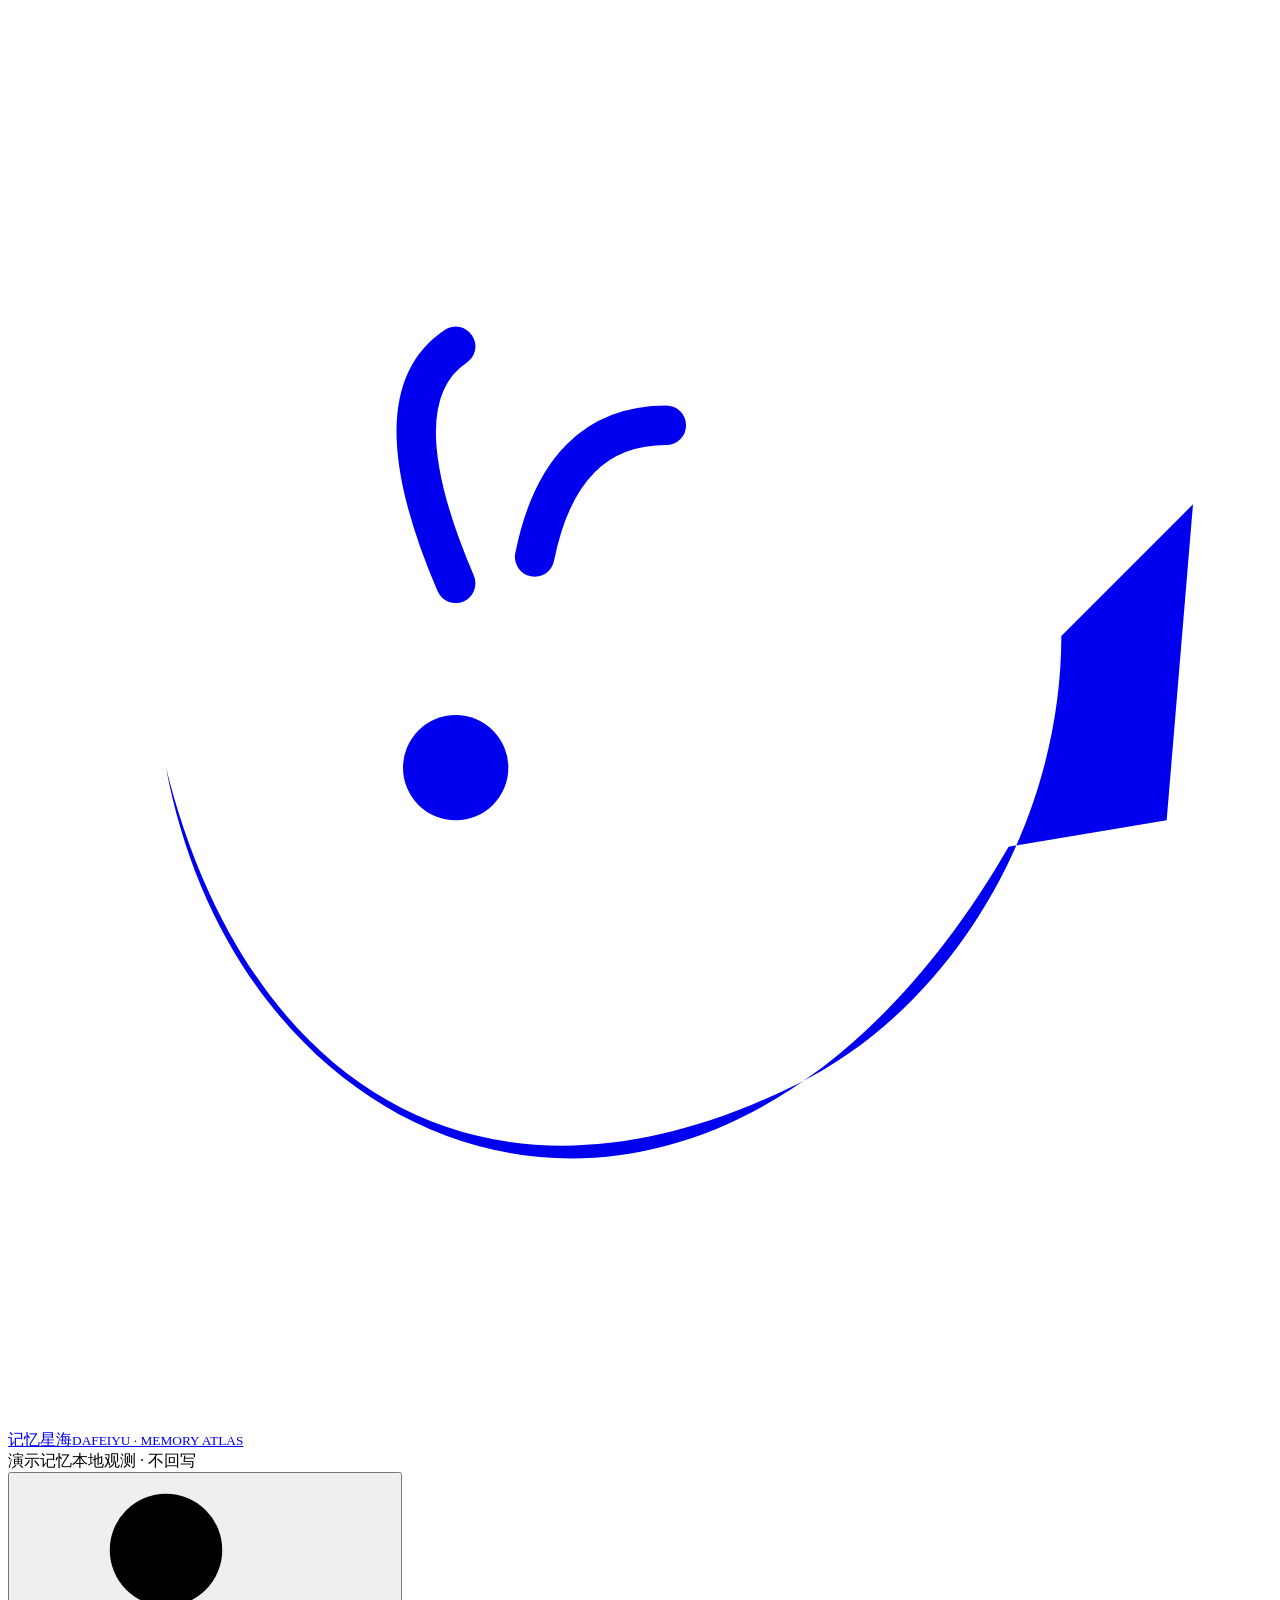
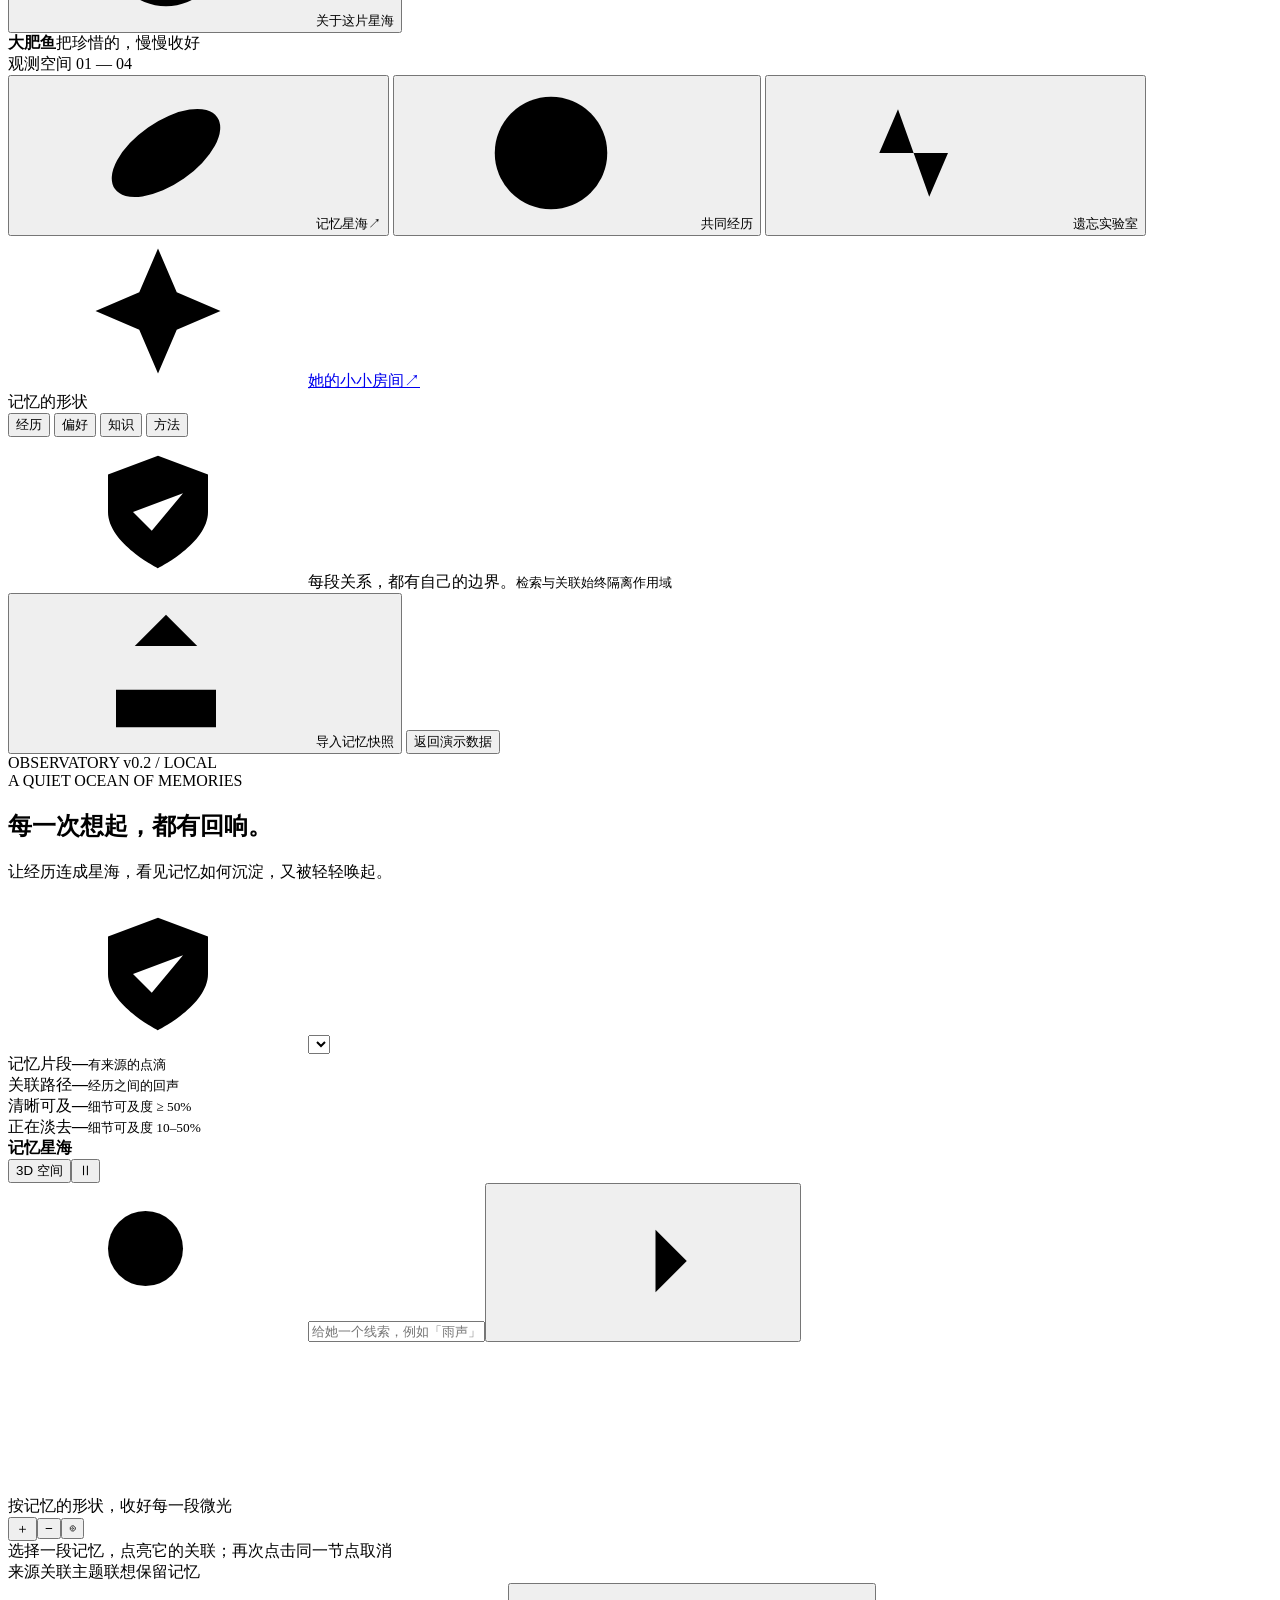
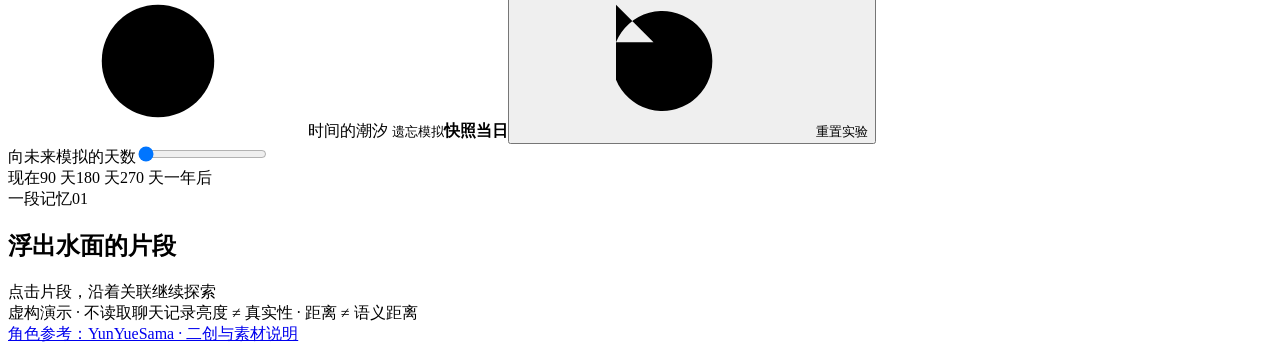
==== commit 2f13978b: "feat(memory): rebuild the star map as stable 3D starfields - replace rectangular kind islands with d" ====
--- a/deploy/memory_observatory/static/index.html
+++ b/deploy/memory_observatory/static/index.html
@@ -63,11 +63,11 @@
       <section class="ocean-panel" aria-label="记忆可视化">
         <div class="ocean-toolbar"><div class="ocean-title"><span class="status-dot"></span><strong id="view-label">记忆星海</strong><span id="scope-count"></span></div><div class="view-options"><button id="dimension" class="chip" aria-label="切换二维阅读视图">3D 空间</button><button id="motion" class="icon-button" aria-label="暂停星海动画" title="暂停星海动画">Ⅱ</button></div></div>
         <form id="search-form" class="search"><svg class="icon"><use href="#i-search"/></svg><input id="query" placeholder="给她一个线索，例如「雨声」…" maxlength="200" aria-label="记忆召回线索"><button type="submit" aria-label="唤起相关记忆"><svg class="icon"><use href="#i-arrow"/></svg></button></form>
-        <div id="graph-stage" class="graph-stage"><canvas id="constellation" aria-label="可拖动、缩放的记忆星图；使用下方记忆列表选择节点"></canvas>
+        <div id="graph-stage" class="graph-stage"><canvas id="constellation" aria-label="可拖动环视、滚轮缩放的记忆星图；点击星域名靠近，再次点击同一记忆取消选中"></canvas>
           <div class="stage-caption"><span>按记忆的形状，收好每一段微光</span></div>
-          <div class="graph-controls"><button id="zoom-in" aria-label="放大星图">＋</button><button id="zoom-out" aria-label="缩小星图">−</button><button id="recenter" aria-label="重置星图视角">⌾</button></div>
+          <div class="graph-controls"><button id="zoom-in" aria-label="放大星图">＋</button><button id="zoom-out" aria-label="缩小星图">−</button><button id="recenter" aria-label="返回全景并重置视角" title="返回全景">⌾</button></div>
           <div id="graph-tooltip" role="tooltip" hidden></div>
-          <div class="graph-guide" id="selection-summary" aria-live="polite">选择一段记忆，点亮它的关联</div>
+          <div class="graph-guide" id="selection-summary" aria-live="polite">选择一段记忆，点亮它的关联；再次点击同一节点取消</div>
           <div class="graph-legend"><span><i class="legend-line"></i>来源关联</span><span><i class="legend-line dashed"></i>主题联想</span><span><i class="legend-ring"></i>保留记忆</span></div>
         </div>
         <div id="timeline-view" class="alternate-view" hidden><div class="section-kicker">MOMENTS THAT STAY</div><h2>时间走过，留下这些。</h2><p>按记忆创建时间排列。点击片段，看看细节与意义如何变化。</p><div id="timeline-list"></div></div>
